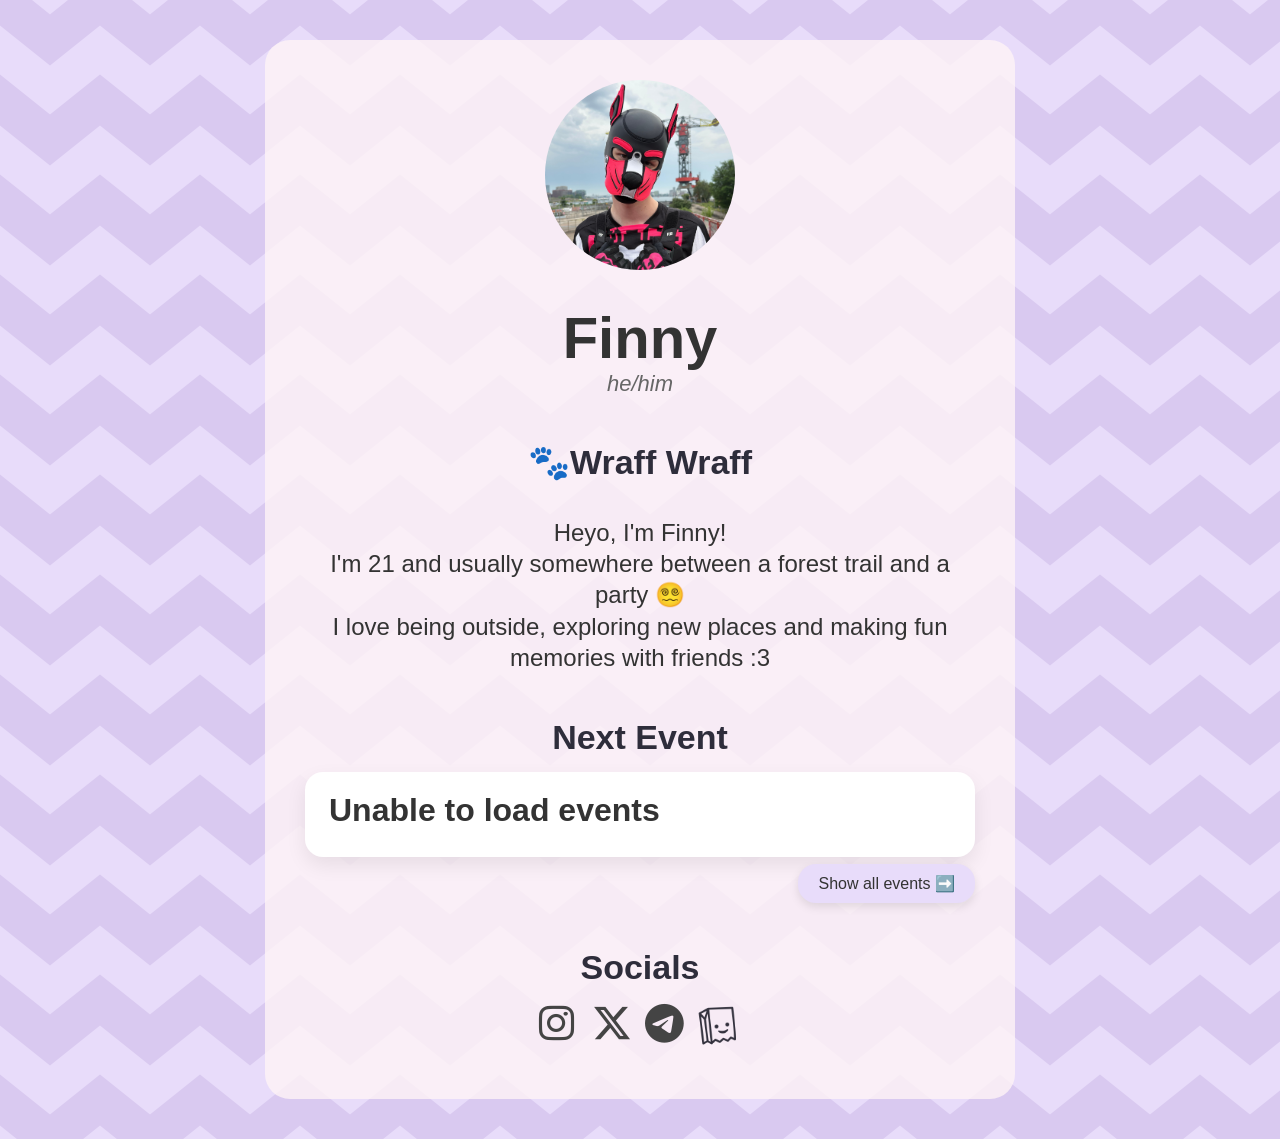
==== index.html @ 87a76692 "Re add twitter" ====
<!DOCTYPE html>
<html lang="en">
    <head>
        <!-- Google tag (gtag.js) -->
    <script async src="https://www.googletagmanager.com/gtag/js?id=G-3H7BHY5RK7"></script>
    <script>
        window.dataLayer = window.dataLayer || [];
        function gtag(){dataLayer.push(arguments);}
        gtag('js', new Date());

        gtag('config', 'G-3H7BHY5RK7');
    </script>
    <meta charset="UTF-8" />
    <meta name="viewport" content="width=device-width, initial-scale=1.0" />
    <title>@pup_finny</title>

    <meta property="og:title" content="Finny 🩷✨">
    <meta property="og:type" content="website">
    <meta property="og:description" content="Heyo, I am Finny :3">
    <meta property="og:url" content="https://finny.dog/">
    <meta property="og:site_name" content="@pup_finny">

    <link rel="icon" href="images/icon.png" type="image/png">
    <link rel="stylesheet" href="css/style.css">
    <link href="https://fonts.googleapis.com/css2?family=Google+Sans:ital,opsz,wght@0,17..18,400..700;1,17..18,400..700&family=Open+Sans:ital,wght@0,300..800;1,300..800&family=Oswald:wght@200..700&display=swap" rel="stylesheet">
    <link rel="stylesheet" href="https://cdnjs.cloudflare.com/ajax/libs/font-awesome/6.6.0/css/all.min.css">
    </head>

    <body class="home-page">
    <div class="card">
        <img class="avatar" src="../images/MainIcon.JPG">
        <h1>Finny</h1>
        <pro>he/him</pro>

        <h2>🐾Wraff Wraff</h2>

        <p>Heyo, I'm Finny!<br>I'm <span id="age"></span> and usually somewhere between a forest trail and a party 😵‍💫<br>I love being outside, exploring new places and making fun memories with friends :3</p>

        <h2>Next Event</h2>
        
        <div id="next-event">
            <div class="event-card loading-card"></div>
        </div>
        <div class="event-button-container">
            <a href="/events" class="show-events-btn">Show all events ➡️</a>
        </div>

        <h2>Socials</h2>

        <div class="socials">
            <a href="https://www.instagram.com/pup_finny/" target="_blank"><i class="fa-brands fa-instagram"></i></a>
            <a href="https://x.com/Finny_AD" target="_blank"><i class="fa-brands fa-x-twitter"></i></a>
            <a href="https://t.me/Finny_the_Husky" target="_blank"><i class="fa-brands fa-telegram"></i></a>
            <a href="https://tellonym.me/finny.dog/dontthink" target="_blank"><img src="images/tellonym.png" class="social-icon"></a>
        </div>

    </div>
    <script src="/js/javascript.js"></script>
    <script>
        async function loadNextEvent(){
        const {upcoming}=await getEvents();
        const container=document.getElementById("next-event");
        if(!container || !upcoming.length) return;
        container.innerHTML=createCard(upcoming[0]);
        }

        loadNextEvent();
    </script>
    </body>
</html>
---- css/style.css ----
* {
    box-sizing: border-box;
    margin: 0;
    padding: 0;
}

html,
body {
    min-height: 100vh;
    margin: 0;
}

body {
    font-family: "Google Sans", sans-serif;
    background: url("../images/Background.svg") repeat;
    color: #333;
    display: flex;
    flex-direction: column;
    padding: 40px 20px 0;
}

main {
    flex: 1;
}

footer {
    width: calc(100% + 40px);
    margin-left: -20px;
    background: #222;
    color: white;
    text-align: center;
    padding: 20px;
    margin-top: 60px;
}

.card {
    width: 100%;
    max-width: 750px;
    margin: auto;
    background: #fff5f7c9;
    border-radius: 25px;
    padding: 40px;
    text-align: center;
}

.avatar {
    width: 190px;
    height: 190px;
    border-radius: 50%;
    object-fit: cover;
    margin-bottom: 30px;
}

h1 {
    font-size: 58px;
    font-weight: 700;
    color: #333;
}

h2 {
    margin-top: 45px;
    margin-bottom: 15px;
    color: #2e2d3b;
    font-size: 34px;
    font-weight: 700;
}

.profile-link {
    color: #666;
    font-size: 22px;
    font-style: italic;
}

p {
    font-size: 24px;
    line-height: 1.3;
    color: #333;
    margin: 35px 0;
}

a {
    text-decoration: none;
}

pro {
    color:#666;
    font-size: 22px;
    font-style: italic;
}

.socials {
    display: flex;
    justify-content: center;
    gap: 18px;
}

.socials a {
    color: #444;
    font-size: 40px;
}

.socials i {
    width: 35px;
}

.social-icon {
    width: 47px;
    height: 47px;
    margin-left: -4px;
    margin-bottom: 10px;
    vertical-align: middle;
    filter: brightness(0) saturate(100%)
        invert(18%) sepia(8%)
        saturate(1118%)
        hue-rotate(206deg)
        brightness(92%)
        contrast(91%);
}

main h1 {
    text-align: center;
}

main h4 {
    text-align: center;
    font-size: 1.2rem;
    font-weight: 300;
}

main p {
    text-align: center;
    color: #666;
}

.event-section {
    width: 100%;
    margin-top: 60px;
}

.event-section h2 {
    text-align: center;
    font-size: 1.7rem;
    font-weight: 300;
    margin-bottom: 30px;
}

.event-list {
    width: 100%;
    max-width: 1100px;
    margin: auto;
    display: flex;
    flex-direction: column;
    gap: 22px;
}

.event-card {
    display: flex;
    align-items: center;
    width: 100%;
    background: white;
    border-radius: 18px;
    padding: 20px 24px;
    box-shadow: 0 8px 20px rgba(0,0,0,.08);
    transition: .25s ease;
}

.event-card:hover {
    transform: translateY(-4px);
    box-shadow: 0 14px 28px rgba(0,0,0,.12);
}

.event-logo {
    width: 120px;
    height: 120px;
    display: flex;
    justify-content: center;
    align-items: center;
    flex-shrink: 0;
    margin-right: 30px;
}

.event-logo img {
    max-width: 100%;
    max-height: 100%;
    object-fit: contain;
    border-radius: 12px;
}

.event-info {
    display: flex;
    flex-direction: column;
}

.event-date {
    color: #777;
    font-size: 1rem;
    margin-bottom: 6px;
}

.event-title {
    font-size: 2rem;
    font-weight: 700;
    margin-bottom: 8px;
}

.event-location {
    color: #555;
    font-size: 1.25rem;
}

.event-button-container {
    display: flex;
    justify-content: flex-end;
    margin-top: 7px;
}

.show-events-btn {
    background: #e8dcfa;
    padding: 10px 20px;
    border-radius: 18px;
    font-style: normal !important;
    text-decoration: none;
    color: #333;
    box-shadow: 0 4px 10px rgba(0,0,0,0.1);
    transition: 0.2s;
}

.show-events-btn:hover {
    transform: translateY(-2px);
    background-color: #d9c9f0;
}

.more-button {
    display: block;
    margin: 25px auto 0;
    background: #8f63d4;
    color: white;
    border: none;
    border-radius: 12px;
    padding: 12px 24px;
    font-size: 1rem;
    font-weight: 600;
    cursor: pointer;
    transition: .2s;
    font-family: "Google Sans", sans-serif;
}

.more-button:hover {
    background: #7649bf;
    transform: translateY(-2px);
}

.extra-events {
    display: none;
    flex-direction: column;
    gap: 22px;
}

.extra-events.show {
    display: flex;
}

.back-to-top {
    position: fixed;
    bottom: 20px;
    right: 20px;
    width: 45px;
    height: 45px;
    border: none;
    border-radius: 50%;
    background: #222;
    color: white;
    font-size: 20px;
    cursor: pointer;
    display: flex;
    align-items: center;
    justify-content: center;
    opacity: 0;
    visibility: hidden;
    transition: .3s ease;
    z-index: 99999;
}

.back-to-top.show {
    opacity: 1;
    visibility: visible;
}

.back-to-top:hover {
    transform: scale(1.1);
}

@media(max-width:700px) {
    .card {
        padding: 30px 20px;
    }

    h1 {
        font-size: 45px;
    }

    h2 {
        font-size: 28px;
    }

    p {
        font-size: 20px;
    }

    .event-card {
        flex-direction: column;
        text-align: center;
    }

    .event-logo {
        margin: 0 0 20px;
    }

    .event-info {
        text-align: center;
    }

    .event-title {
        font-size: 1.6rem;
        text-align: center;
    }

    .event-date,
    .event-location {
        font-size: 1rem;
        text-align: center;
    }

    .event-button-container {
        display: flex;
        justify-content: flex-end;
        margin-top: 7px;
    }
}

#next-event .event-card,
.event-list .event-card {
    display: flex;
    align-items: center;
    text-align: left;
}

#next-event .event-info,
.event-list .event-info {
    text-align: left;
}

#next-event .event-date,
.event-list .event-date {
    color: #777;
    font-size: 1rem;
    margin-bottom: 6px;
}

#next-event .event-title,
.event-list .event-title {
    font-size: 2rem;
    font-weight: 700;
    margin-bottom: 8px;
}

#next-event .event-location,
.event-list .event-location {
    color: #555;
    font-size: 1.25rem;
}

.hidden {
    display:none !important;
}

.home-page {
    min-height: 100vh;
    display: flex;
    justify-content: center;
    align-items: center;
    padding: 40px 20px;
}

.home-page .card {
    margin: 0;
}

.back-home-btn {
    position: fixed;
    top: 20px;
    left: 20px;
    background:#fff;
    padding:10px 20px;
    border-radius:18px;
    color:#333;
    text-decoration:none;
    box-shadow:0 4px 10px rgba(0,0,0,.1);
}
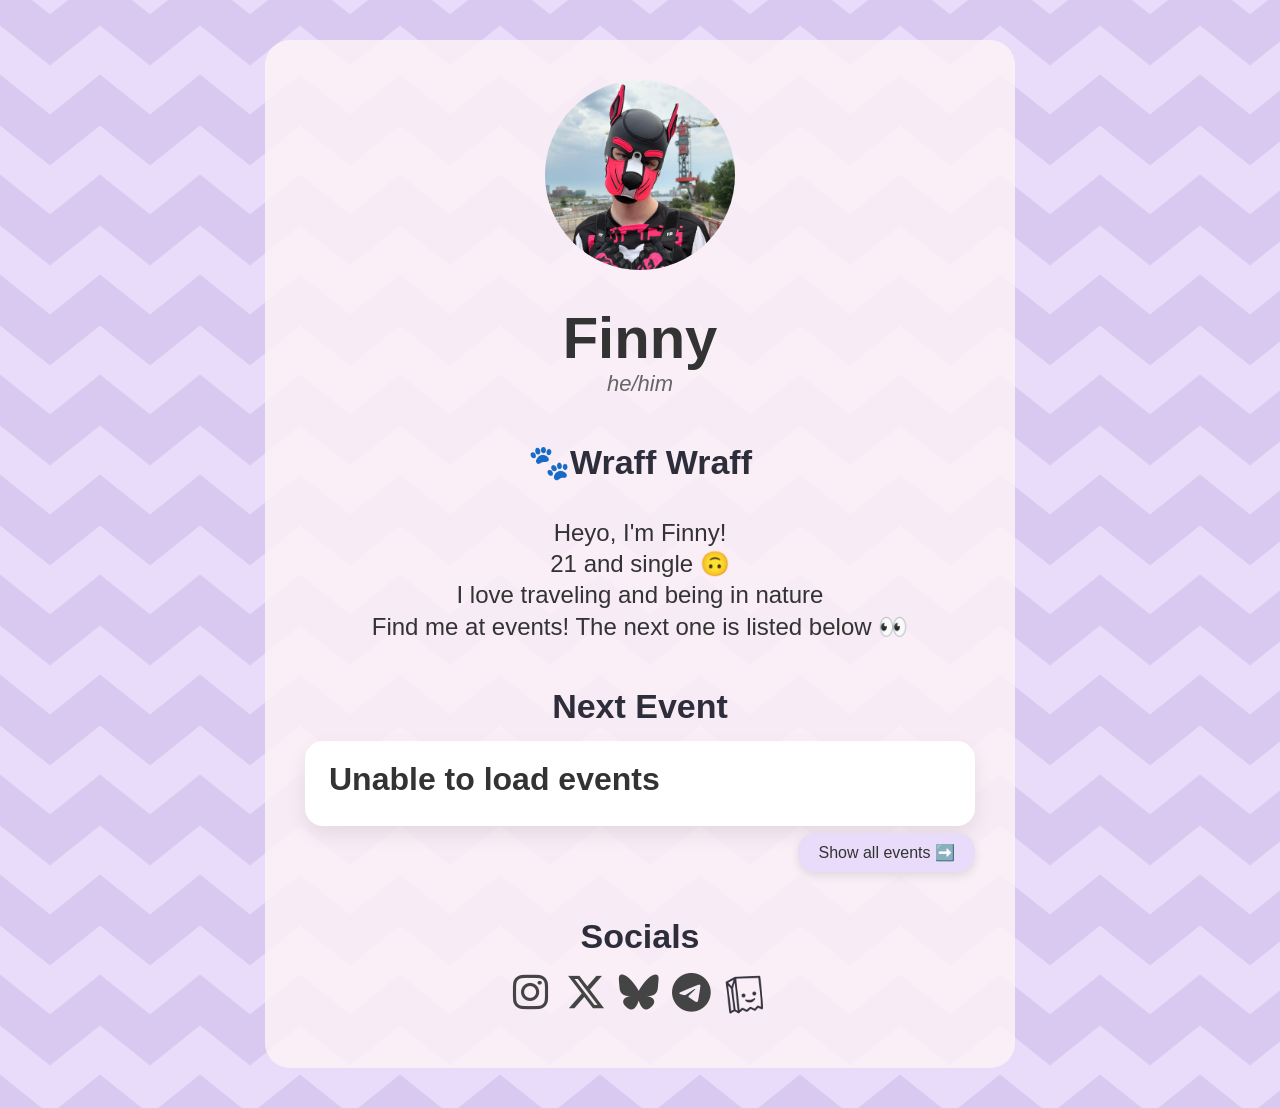
==== commit 5ba21091: "added bluesky and changed intro" ====
--- a/index.html
+++ b/index.html
@@ -34,7 +34,7 @@
 
         <h2>🐾Wraff Wraff</h2>
 
-        <p>Heyo, I'm Finny!<br>I'm <span id="age"></span> and usually somewhere between a forest trail and a party 😵‍💫<br>I love being outside, exploring new places and making fun memories with friends :3</p>
+        <p>Heyo, I'm Finny!<br><span id="age"></span> and single 🙃<br>I love traveling and being in nature<br>Find me at events! The next one is listed below 👀</p>
 
         <h2>Next Event</h2>
         
@@ -50,6 +50,7 @@
         <div class="socials">
             <a href="https://www.instagram.com/pup_finny/" target="_blank"><i class="fa-brands fa-instagram"></i></a>
             <a href="https://x.com/Finny_AD" target="_blank"><i class="fa-brands fa-x-twitter"></i></a>
+            <a href="https://bsky.app/profile/finny.dog" target="_blank"><i class="fa-brands fa-bluesky"></i></a>
             <a href="https://t.me/Finny_the_Husky" target="_blank"><i class="fa-brands fa-telegram"></i></a>
             <a href="https://tellonym.me/finny.dog/dontthink" target="_blank"><img src="images/tellonym.png" class="social-icon"></a>
         </div>
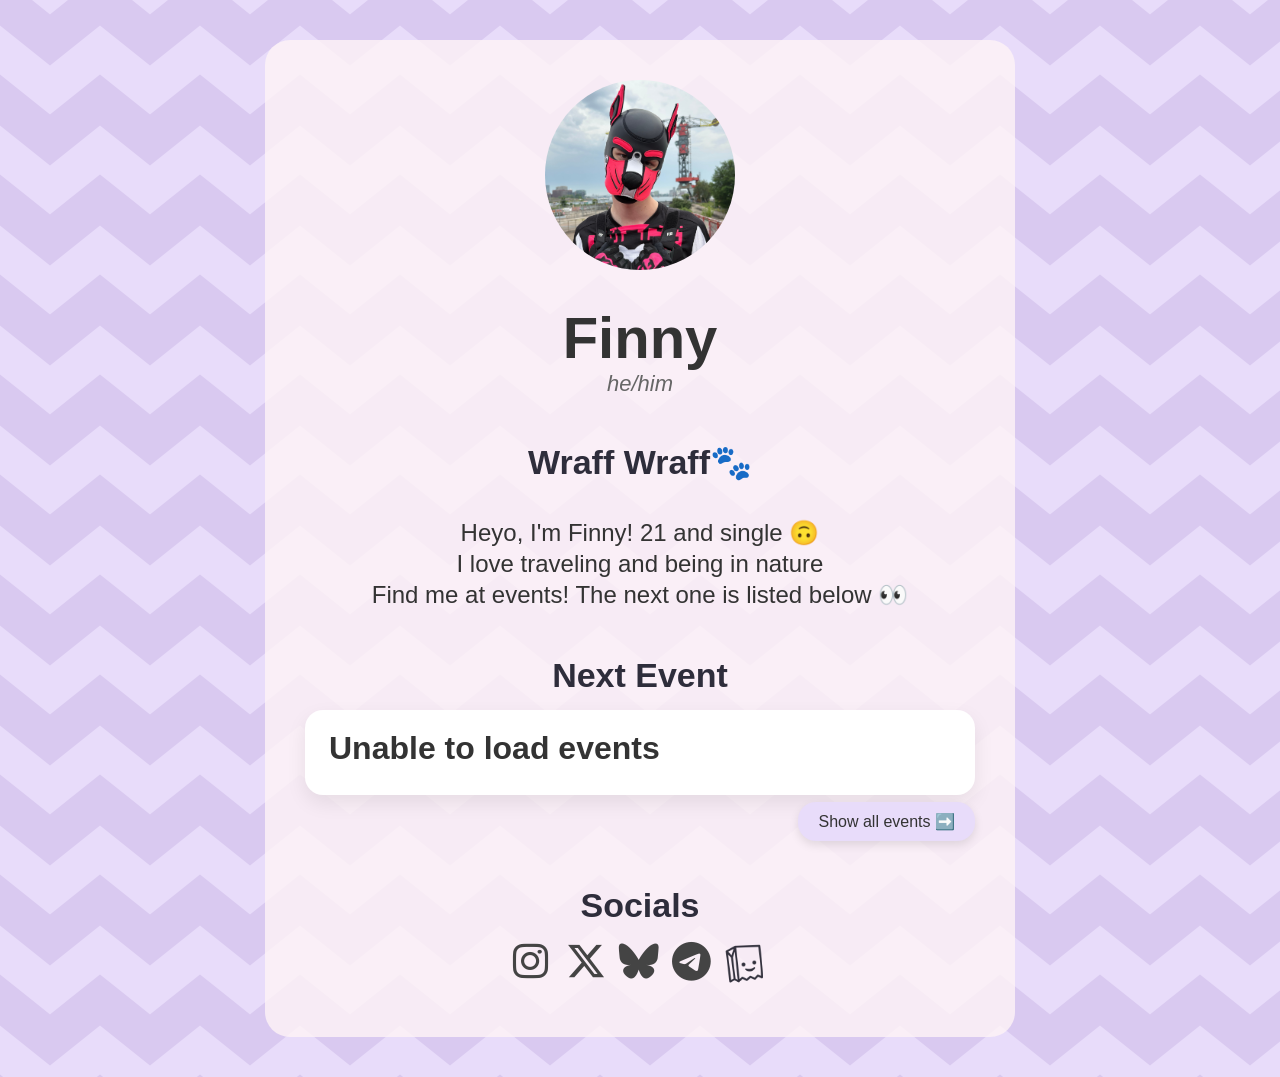
==== commit ea1e10c4: "changed intro text" ====
--- a/index.html
+++ b/index.html
@@ -32,9 +32,9 @@
         <h1>Finny</h1>
         <pro>he/him</pro>
 
-        <h2>🐾Wraff Wraff</h2>
+        <h2>Wraff Wraff🐾</h2>
 
-        <p>Heyo, I'm Finny!<br><span id="age"></span> and single 🙃<br>I love traveling and being in nature<br>Find me at events! The next one is listed below 👀</p>
+        <p>Heyo, I'm Finny! <span id="age"></span> and single 🙃<br>I love traveling and being in nature<br>Find me at events! The next one is listed below 👀</p>
 
         <h2>Next Event</h2>
         
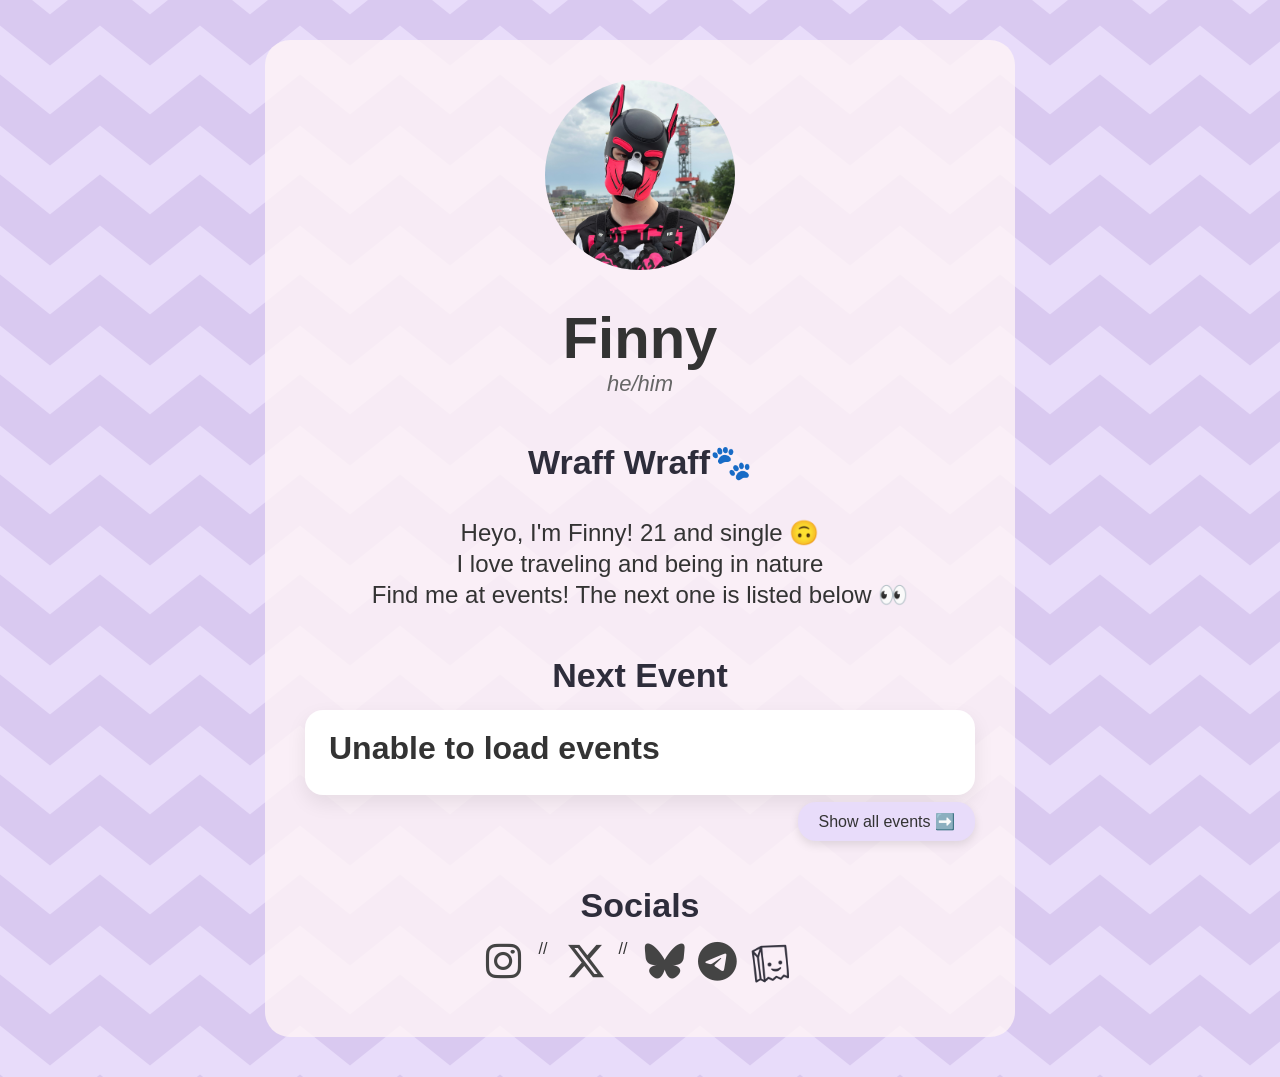
==== commit 010e5a4c: "Remove nsfw" ====
--- a/index.html
+++ b/index.html
@@ -1,7 +1,6 @@
 <!DOCTYPE html>
 <html lang="en">
     <head>
-        <!-- Google tag (gtag.js) -->
     <script async src="https://www.googletagmanager.com/gtag/js?id=G-3H7BHY5RK7"></script>
     <script>
         window.dataLayer = window.dataLayer || [];
@@ -48,11 +47,11 @@
         <h2>Socials</h2>
 
         <div class="socials">
-            <a href="https://www.instagram.com/pup_finny/" target="_blank"><i class="fa-brands fa-instagram"></i></a>
-            <a href="https://x.com/Finny_AD" target="_blank"><i class="fa-brands fa-x-twitter"></i></a>
-            <a href="https://bsky.app/profile/finny.dog" target="_blank"><i class="fa-brands fa-bluesky"></i></a>
-            <a href="https://t.me/Finny_the_Husky" target="_blank"><i class="fa-brands fa-telegram"></i></a>
-            <a href="https://tellonym.me/finny.dog/dontthink" target="_blank"><img src="images/tellonym.png" class="social-icon"></a>
+            <a href="https://www.instagram.com/pup_finny/" data-social="instagram" target="_blank"><i class="fa-brands fa-instagram"></i></a>
+            // <a href="https://x.com/Finny_AD" data-social="twitter" target="_blank"><i class="fa-brands fa-x-twitter"></i></a>
+            // <a href="https://bsky.app/profile/finny.dog" data-social="bsky" target="_blank"><i class="fa-brands fa-bluesky"></i></a>
+            <a href="https://t.me/Finny_the_Husky" data-social="telegram" target="_blank"><i class="fa-brands fa-telegram"></i></a>
+            <a href="https://tellonym.me/finny.dog/dontthink" data-social="tellonym" target="_blank"><img src="images/tellonym.png" class="social-icon"></a>
         </div>
 
     </div>
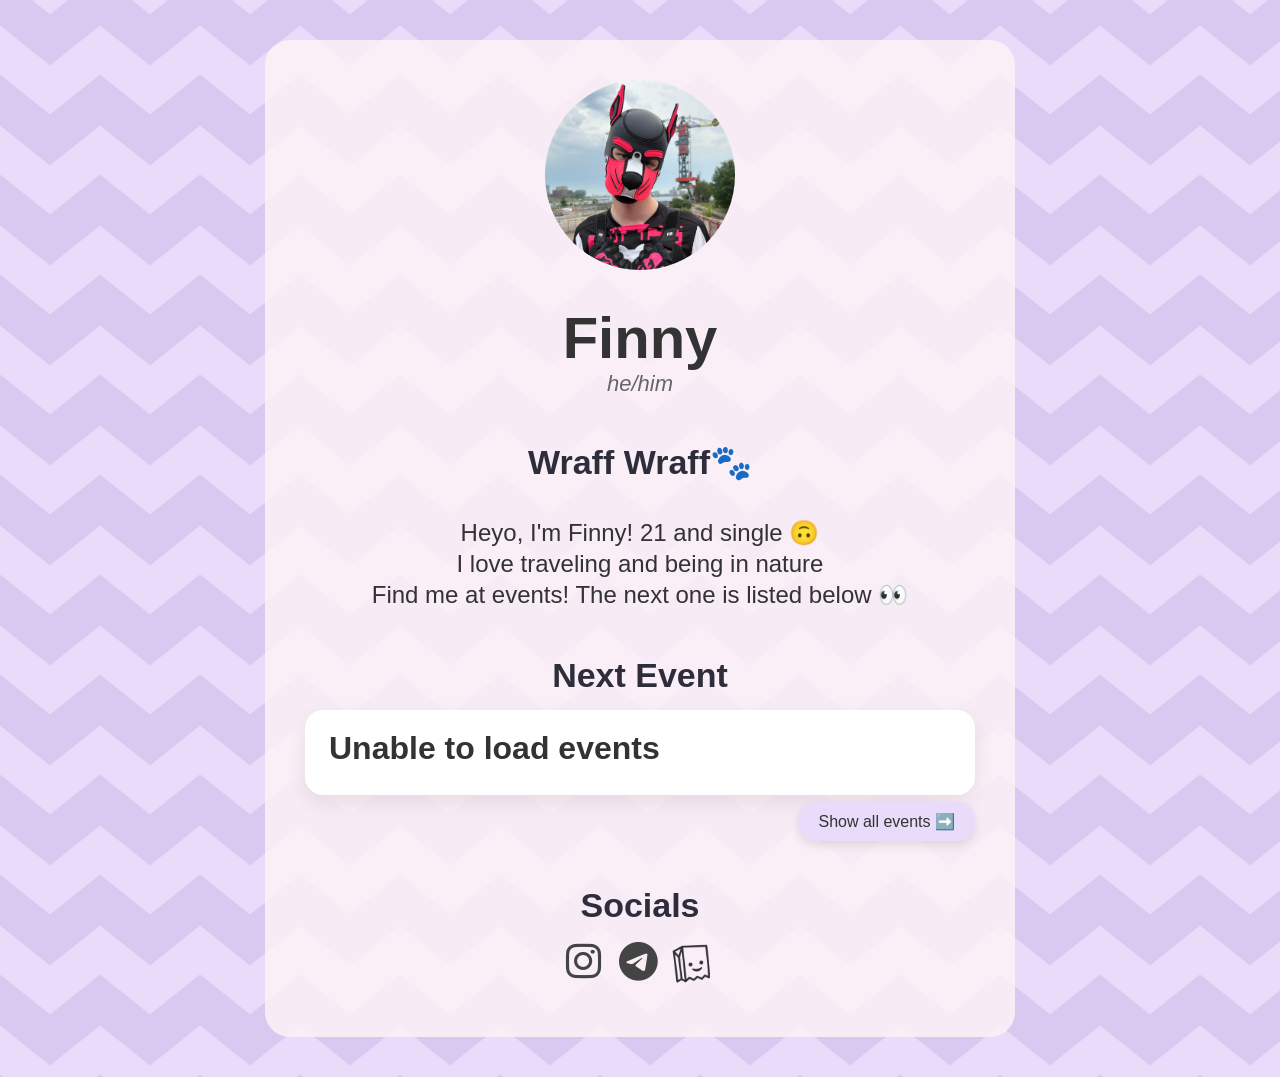
==== commit 68c5eda9: "Hide nsfw accs" ====
--- a/index.html
+++ b/index.html
@@ -48,8 +48,10 @@
 
         <div class="socials">
             <a href="https://www.instagram.com/pup_finny/" data-social="instagram" target="_blank"><i class="fa-brands fa-instagram"></i></a>
-            // <a href="https://x.com/Finny_AD" data-social="twitter" target="_blank"><i class="fa-brands fa-x-twitter"></i></a>
-            // <a href="https://bsky.app/profile/finny.dog" data-social="bsky" target="_blank"><i class="fa-brands fa-bluesky"></i></a>
+            <!--
+            <a href="https://x.com/Finny_AD" data-social="twitter" target="_blank"><i class="fa-brands fa-x-twitter"></i></a>
+            <a href="https://bsky.app/profile/finny.dog" data-social="bsky" target="_blank"><i class="fa-brands fa-bluesky"></i></a>
+            -->
             <a href="https://t.me/Finny_the_Husky" data-social="telegram" target="_blank"><i class="fa-brands fa-telegram"></i></a>
             <a href="https://tellonym.me/finny.dog/dontthink" data-social="tellonym" target="_blank"><img src="images/tellonym.png" class="social-icon"></a>
         </div>
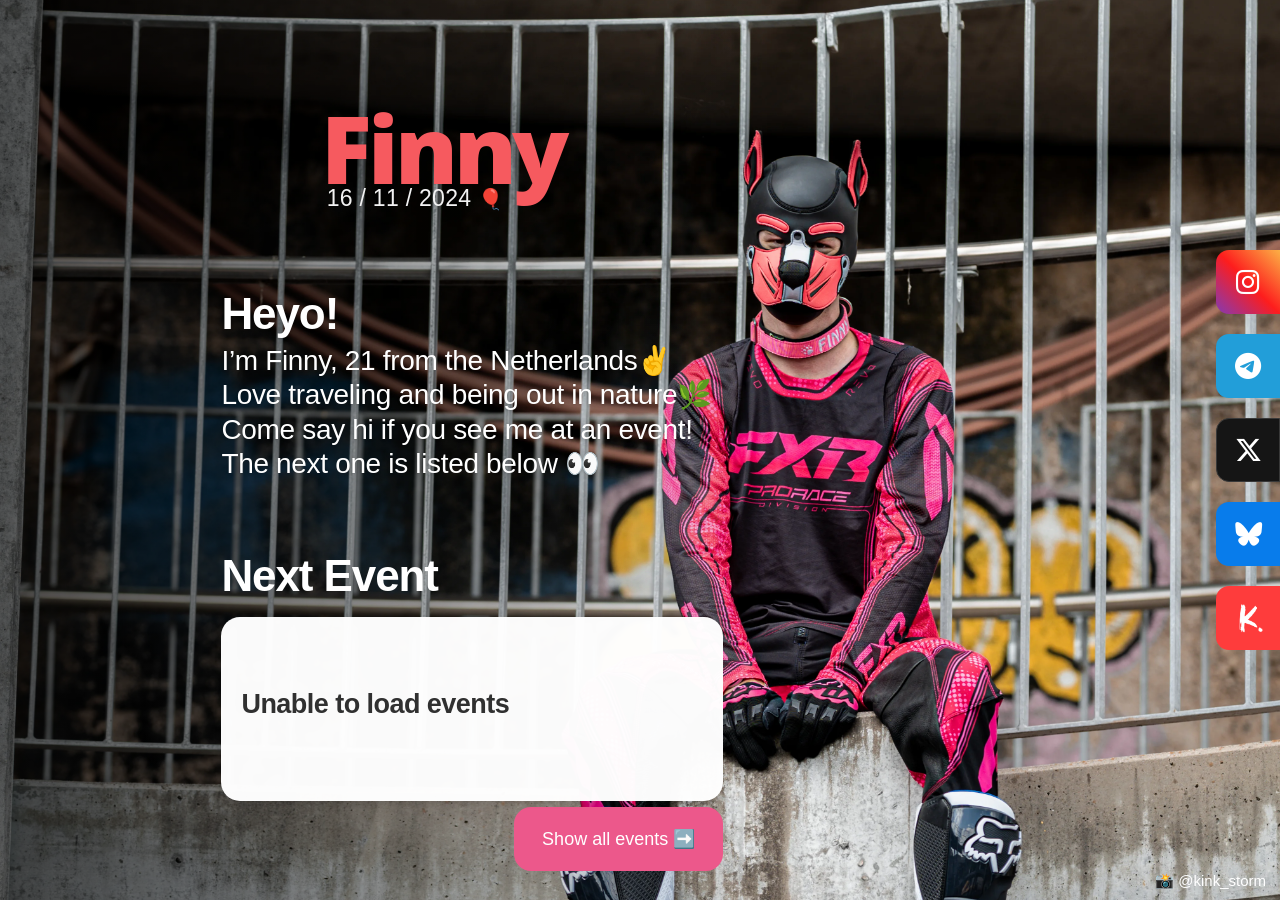
==== commit 90f891ee: "landing page redesign" ====
--- a/index.html
+++ b/index.html
@@ -1,72 +1,74 @@
 <!DOCTYPE html>
 <html lang="en">
-    <head>
-    <script async src="https://www.googletagmanager.com/gtag/js?id=G-3H7BHY5RK7"></script>
-    <script>
-        window.dataLayer = window.dataLayer || [];
-        function gtag(){dataLayer.push(arguments);}
-        gtag('js', new Date());
+<head>
+  <meta charset="UTF-8">
+  <meta name="viewport" content="width=device-width, initial-scale=1.0">
+  <title>@pup_finny</title>
+  <meta name="description" content="Heyo, I'm Finny! I love traveling, being in nature, and finding people at events.">
+  <meta property="og:title" content="Finny 🩷✨">
+  <meta property="og:type" content="website">
+  <meta property="og:description" content="Heyo, I am Finny :3">
+  <meta property="og:url" content="https://finny.dog/">
+  <meta property="og:site_name" content="@pup_finny">
+  <link rel="icon" href="images/icon.png" type="image/png">
+  <link rel="preconnect" href="https://fonts.googleapis.com">
+  <link rel="preconnect" href="https://fonts.gstatic.com" crossorigin>
+  <link href="https://fonts.googleapis.com/css2?family=Google+Sans:ital,opsz,wght@0,17..18,400..700;1,17..18,400..700&family=Open+Sans:ital,wght@0,300..800;1,300..800&family=Oswald:wght@200..700&display=swap" rel="stylesheet">
+  <link rel="stylesheet" href="css/landing.css">
+  <link rel="stylesheet" href="https://cdnjs.cloudflare.com/ajax/libs/font-awesome/6.7.2/css/all.min.css">
+  <!-- <script async src="https://www.googletagmanager.com/gtag/js?id=G-3H7BHY5RK7"></script>
+  <script>
+    window.dataLayer = window.dataLayer || [];
+    function gtag(){dataLayer.push(arguments);}
+    gtag('js', new Date());
+    gtag('config', 'G-3H7BHY5RK7');
+  </script> -->
+</head>
+<body class="home-page">
+  <main class="hero" aria-label="Finny homepage">
+    <div class="hero-photo" aria-hidden="true"></div>
+    <div class="hero-shade" aria-hidden="true"></div>
 
-        gtag('config', 'G-3H7BHY5RK7');
-    </script>
-    <meta charset="UTF-8" />
-    <meta name="viewport" content="width=device-width, initial-scale=1.0" />
-    <title>@pup_finny</title>
+    <header class="brand">
+      <h1>Finny</h1>
+      <div class="brand-date">16 / 11 / 2024 <span aria-hidden="true">🎈</span></div>
+    </header>
 
-    <meta property="og:title" content="Finny 🩷✨">
-    <meta property="og:type" content="website">
-    <meta property="og:description" content="Heyo, I am Finny :3">
-    <meta property="og:url" content="https://finny.dog/">
-    <meta property="og:site_name" content="@pup_finny">
+    <section class="intro" aria-labelledby="intro-title">
+      <h2 id="intro-title">Heyo!</h2>
+      <p>I’m Finny, <span id="age">21</span> from the Netherlands✌️<br>
+        Love traveling and being out in nature🌿<br>
+        Come say hi if you see me at an event!<br>
+        The next one is listed below 👀</p>
+    </section>
 
-    <link rel="icon" href="images/icon.png" type="image/png">
-    <link rel="stylesheet" href="css/style.css">
-    <link href="https://fonts.googleapis.com/css2?family=Google+Sans:ital,opsz,wght@0,17..18,400..700;1,17..18,400..700&family=Open+Sans:ital,wght@0,300..800;1,300..800&family=Oswald:wght@200..700&display=swap" rel="stylesheet">
-    <link rel="stylesheet" href="https://cdnjs.cloudflare.com/ajax/libs/font-awesome/6.6.0/css/all.min.css">
-    </head>
+    <div class="social-sidebar">
+    <a href="https://www.instagram.com/pup_finny/" click-statistics="instagram" target="_blank" rel="noopener noreferrer" class="social-link instagram" aria-label="Instagram" data-tooltip="Instagram"> <i class="fa-brands fa-instagram"></i> </a>
+    <a href="https://t.me/Finny_the_Husky" click-statistics="telegram" target="_blank" rel="noopener noreferrer" class="social-link telegram" aria-label="Telegram" data-tooltip="Telegram"> <i class="fa-brands fa-telegram"></i> </a>
+    <a href="https://x.com/Finny_AD" click-statistics="x" target="_blank" rel="noopener noreferrer" class="social-link x-twitter" aria-label="X" data-tooltip="X / Twitter"> <i class="fa-brands fa-x-twitter"></i> </a>
+    <a href="https://bsky.app/profile/finny.dog" click-statistics="bluesky" target="_blank" rel="noopener noreferrer" class="social-link bluesky" aria-label="Bluesky" data-tooltip="Bluesky"> <i class="fa-brands fa-bluesky"></i> </a>
+    <a href="https://app.kinkverse.org/@finny.kinkverse.app" click-statistics="kinkverse" target="_blank" rel="noopener noreferrer" class="social-link kinkverse" aria-label="Kinkverse" data-tooltip="Kinkverse"> <img src="images/kinkverse.png" alt="Kinkverse"> </a>
+  </div>
 
-    <body class="home-page">
-    <div class="card">
-        <img class="avatar" src="../images/MainIcon.JPG">
-        <h1>Finny</h1>
-        <pro>he/him</pro>
+    <section class="next-event" aria-labelledby="next-event-title">
+      <h2 id="next-event-title">Next Event</h2>
+      <div id="next-event" aria-live="polite">
+        <div class="event-card loading-card">
+          <div class="event-info">
+            <div class="event-title">Loading events...</div>
+          </div>
+        </div>
+      </div>
+      <div class="event-button-container">
+        <a href="/events/" click-statistics="more_events" class="show-events-btn">Show all events ➡️</a>
+      </div>
 
-        <h2>Wraff Wraff🐾</h2>
+      <footer class="photo-credit">
+        <a href="https://www.instagram.com/kink_storm/" click-statistics="photo_credits" target="_blank" rel="noopener noreferrer" aria-label="Photography credit: @kink_storm"> 📸 @kink_storm </a>
+      </footer>
 
-        <p>Heyo, I'm Finny! <span id="age"></span> and single 🙃<br>I love traveling and being in nature<br>Find me at events! The next one is listed below 👀</p>
-
-        <h2>Next Event</h2>
-        
-        <div id="next-event">
-            <div class="event-card loading-card"></div>
-        </div>
-        <div class="event-button-container">
-            <a href="/events" class="show-events-btn">Show all events ➡️</a>
-        </div>
-
-        <h2>Socials</h2>
-
-        <div class="socials">
-            <a href="https://www.instagram.com/pup_finny/" data-social="instagram" target="_blank"><i class="fa-brands fa-instagram"></i></a>
-            <!--
-            <a href="https://x.com/Finny_AD" data-social="twitter" target="_blank"><i class="fa-brands fa-x-twitter"></i></a>
-            <a href="https://bsky.app/profile/finny.dog" data-social="bsky" target="_blank"><i class="fa-brands fa-bluesky"></i></a>
-            -->
-            <a href="https://t.me/Finny_the_Husky" data-social="telegram" target="_blank"><i class="fa-brands fa-telegram"></i></a>
-            <a href="https://tellonym.me/finny.dog/dontthink" data-social="tellonym" target="_blank"><img src="images/tellonym.png" class="social-icon"></a>
-        </div>
-
-    </div>
-    <script src="/js/javascript.js"></script>
-    <script>
-        async function loadNextEvent(){
-        const {upcoming}=await getEvents();
-        const container=document.getElementById("next-event");
-        if(!container || !upcoming.length) return;
-        container.innerHTML=createCard(upcoming[0]);
-        }
-
-        loadNextEvent();
-    </script>
-    </body>
+    </section>
+  </main>
+  <script src="js/javascript.js"></script>
+</body>
 </html>
--- a/css/landing.css
+++ b/css/landing.css
@@ -0,0 +1,662 @@
+:root {
+  --finny-coral: #f65a5f;
+  --finny-pink: #ec588b;
+  --white: #fff;
+  --event-ink: #303030;
+  --event-muted: #737373;
+  --date: #f2f2f2;
+}
+
+* { box-sizing: border-box; }
+html,
+body {
+  width: 100%;
+  min-width: 320px;
+  min-height: 100%;
+  margin: 0;
+}
+
+body {
+  min-height: 100vh;
+  min-height: 100dvh;
+  overflow: hidden;
+  color: var(--white);
+  background: #080808;
+  font-family: "Google Sans", sans-serif;
+  -webkit-font-smoothing: antialiased;
+}
+
+.hero {
+  position: relative;
+  isolation: isolate;
+  width: 100%;
+  height: 100vh;
+  height: 100dvh;
+  min-height: 650px;
+  overflow: hidden;
+  background: #080808;
+}
+
+.hero-photo,
+.hero-shade {
+  position: absolute;
+  inset: 0;
+  pointer-events: none;
+}
+
+.hero-photo {
+  z-index: -2;
+  background: url("../images/landing_background.webp") no-repeat center 36% / cover;
+}
+
+.hero-shade {
+  z-index: -1;
+  background: linear-gradient(90deg,
+    rgba(0, 0, 0, .58) 0%,
+    rgba(0, 0, 0, .48) 17%,
+    rgba(0, 0, 0, .34) 31%,
+    rgba(0, 0, 0, .18) 43%,
+    rgba(0, 0, 0, .06) 51%,
+    transparent 60%);
+}
+
+.brand {
+  position: absolute;
+  z-index: 1;
+  left: 25.1%;
+  top: 11.2%;
+  margin: 0;
+}
+
+.brand h1 {
+  margin: 0;
+  color: var(--finny-coral);
+  font-family: "Open Sans", sans-serif;
+  font-size: clamp(94px, 6.9vw, 150px);
+  font-weight: 800;
+  line-height: 1;
+  letter-spacing: -.045em;
+}
+
+.brand-date {
+  margin: -2px 0 0 2.2%;
+  padding-left: 0;
+  color: var(--date);
+  font-size: clamp(23px, 1.8vw, 31px);
+  font-weight: 500;
+  line-height: 1;
+  letter-spacing: .012em;
+  white-space: nowrap;
+  margin-top: -8px !important;
+}
+
+.brand-date span { font-size: .88em; }
+.intro {
+  position: absolute;
+  z-index: 1;
+  left: 17.3%;
+  top: 32.2%;
+  width: min(46vw, 960px);
+  text-shadow: 0 1px 3px rgba(0, 0, 0, .14);
+}
+
+.intro h2,
+.next-event h2 {
+  margin: 0;
+  color: #fff;
+  font-size: clamp(44px, 3.05vw, 62px);
+  font-weight: 700;
+  line-height: 1.08;
+  letter-spacing: -.025em;
+}
+
+.intro p {
+  margin: 7px 0 0;
+  color: #fff;
+  font-size: clamp(28px, 2.05vw, 42px);
+  font-weight: 400;
+  line-height: 1.22;
+  letter-spacing: -.012em;
+}
+
+.next-event {
+  position: absolute;
+  z-index: 1;
+  left: 17.3%;
+  top: 61.3%;
+  width: min(39.2vw, 820px);
+}
+
+.next-event h2 { margin: 0 0 18px; }
+#next-event { width: 100%; }
+.event-card {
+  position: relative;
+  display: flex;
+  align-items: center;
+  width: 100%;
+  min-height: clamp(184px, 9.3vw, 194px);
+  padding: clamp(20px, 1.15vw, 25px);
+  gap: clamp(20px, 1.4vw, 30px);
+  border-radius: 19px;
+  background: rgba(255, 255, 255, .98);
+  color: var(--event-ink);
+  box-shadow: 0 2px 7px rgba(0, 0, 0, .1);
+}
+
+.event-logo {
+  display: flex;
+  flex: 0 0 auto;
+  align-items: center;
+  justify-content: center;
+  width: clamp(124px, 7vw, 145px);
+  height: clamp(124px, 7vw, 145px);
+  overflow: hidden;
+  border-radius: 12px;
+  background: #fff;
+}
+
+.event-logo img {
+  display: block;
+  width: 100%;
+  height: 100%;
+  border-radius: 10px;
+  object-fit: contain;
+}
+
+.event-info {
+  display: flex;
+  flex: 1;
+  min-width: 0;
+  flex-direction: column;
+  align-items: flex-start;
+}
+
+.event-date {
+  margin-bottom: 8px;
+  color: var(--event-muted);
+  font-size: clamp(16px, .95vw, 20px);
+  line-height: 1.2;
+  white-space: nowrap;
+}
+
+.event-title {
+  margin-bottom: 9px;
+  color: #303030;
+  font-size: clamp(27px, 1.7vw, 35px);
+  font-weight: 700;
+  line-height: 1.15;
+  letter-spacing: -.02em;
+}
+
+.event-location {
+  color: #666;
+  font-size: clamp(17px, 1.08vw, 22px);
+  line-height: 1.2;
+}
+
+.event-chevron {
+  flex: 0 0 auto;
+  margin-left: 2px;
+  color: #151515;
+  font-family: Arial, sans-serif;
+  font-size: 34px;
+  line-height: 1;
+}
+
+.event-button-container {
+  display: flex;
+  justify-content: flex-end;
+  margin-top: 6px;
+}
+
+.show-events-btn {
+  display: inline-flex;
+  align-items: center;
+  justify-content: center;
+  min-height: 64px;
+  padding: 0 28px;
+  border-radius: 17px;
+  background: var(--finny-pink);
+  color: #fff;
+  font-family: "Google Sans", sans-serif;
+  font-size: clamp(18px, 1.15vw, 24px);
+  font-weight: 400;
+  text-decoration: none;
+  white-space: nowrap;
+  transition: background-color .18s ease, transform .18s ease;
+}
+
+.show-events-btn:hover {
+  background: #e9427b;
+  transform: translateY(-2px);
+}
+
+
+/* Smaller desktop screens */
+@media (min-width: 1101px) and (max-height: 800px) {
+  .brand h1 { font-size: clamp(78px, 5.5vw, 112px); }
+  .brand-date { font-size: clamp(20px, 1.4vw, 28px); }
+  .intro h2,
+  .next-event h2 { font-size: clamp(36px, 2.4vw, 49px); }
+  .intro p { font-size: clamp(23px, 1.55vw, 32px); }
+  .event-card { min-height: clamp(140px, 7.2vw, 165px); }
+  .event-logo {
+    width: clamp(105px, 5.8vw, 125px);
+    height: clamp(105px, 5.8vw, 125px);
+  }
+  .event-title { font-size: clamp(23px, 1.35vw, 28px); }
+  .show-events-btn {
+    min-height: 52px;
+    font-size: clamp(16px, .95vw, 20px);
+  }
+}
+
+
+/* Tablet layout */
+@media (max-width: 1100px) {
+  body { overflow: auto; }
+
+  .hero {
+    height: auto;
+    min-height: 100vh;
+    min-height: 100dvh;
+    overflow: hidden;
+  }
+
+  .hero-photo { background-position: center 28%; }
+  .hero-shade {
+    background: linear-gradient(90deg,
+      rgba(0, 0, 0, .6) 0%,
+      rgba(0, 0, 0, .46) 30%,
+      rgba(0, 0, 0, .12) 65%,
+      transparent 100%);
+  }
+
+  .brand { left: 8%; top: 6%; }
+  .brand h1 { font-size: clamp(66px, 8vw, 100px); }
+  .brand-date { font-size: clamp(17px, 2.1vw, 24px); }
+  .intro {
+    left: 8%;
+    top: 25%;
+    width: min(78%, 650px);
+  }
+
+  .intro h2,
+  .next-event h2 { font-size: clamp(32px, 4.4vw, 44px); }
+  .intro p {
+    font-size: clamp(19px, 2.45vw, 26px);
+    line-height: 1.25;
+  }
+
+  .next-event {
+    left: 8%;
+    top: 53%;
+    width: min(78%, 690px);
+  }
+
+  .next-event h2 { margin-bottom: 16px; }
+}
+
+
+/* Phone layout */
+@media (max-width: 650px) {
+  body {
+    overflow-x: hidden;
+    overflow-y: auto;
+  }
+
+  .hero {
+    display: flex;
+    flex-direction: column;
+    align-items: stretch;
+    gap: 0;
+    width: 100%;
+    height: auto;
+    min-height: 100svh;
+    padding: 4.5svh 4.5vw 6svh;
+    overflow: visible;
+    background: #080808;
+  }
+
+  .hero-photo {
+    position: fixed;
+    inset: 0;
+    z-index: -2;
+    background-image: url("../images/landing_background.webp");
+    background-repeat: no-repeat;
+    background-size: auto 145%;
+    background-position: 65% 32%;
+  }
+
+  .hero-shade {
+    position: fixed;
+    inset: 0;
+    z-index: -1;
+    background: linear-gradient(
+      90deg,
+      rgba(0, 0, 0, 0.72) 0%,
+      rgba(0, 0, 0, 0.48) 20%,
+      rgba(0, 0, 0, 0.18) 38%,
+      transparent 53%
+    );
+  }
+
+  .brand,
+  .intro,
+  .next-event {
+    position: relative;
+    inset: auto;
+    left: auto;
+    top: auto;
+    z-index: 1;
+    width: 100%;
+  }
+
+  .brand {
+    margin: 0 0 clamp(32px, 4svh, 48px);
+    left: 50% !important;
+    transform: translateX(-50%);
+    width: max-content;
+    margin-top: 9px !important;
+  }
+
+  .brand h1 {
+    margin: 0;
+    font-family: "Open Sans", sans-serif;
+    font-size: clamp(72px, 20vw, 112px);
+    font-weight: 800;
+    line-height: .94;
+    letter-spacing: -.045em;
+    text-align: left;
+  }
+
+  .brand-date {
+    margin: 4px 0 0;
+    padding: 0;
+    font-size: clamp(18px, 4.6vw, 28px);
+    font-weight: 700;
+    line-height: 1.05;
+    letter-spacing: .01em;
+    text-align: left;
+    white-space: nowrap;
+    margin-left: 6px;
+    text-align: left;
+    margin-top: -4px !important;
+  }
+
+  .intro {
+    width: 46%;
+    margin: 0 0 clamp(42px, 5svh, 58px);
+    text-shadow: 0 1px 4px rgba(0, 0, 0, .25);
+  }
+
+  .intro h2 {
+    margin: 0 0 5px;
+    font-size: clamp(29px, 7.2vw, 36px);
+    line-height: 1.1;
+  }
+
+  .intro p {
+    margin: 0;
+    max-width: 100%;
+    font-size: clamp(16px, 4vw, 20px);
+    font-weight: 400;
+    line-height: 1.22;
+    letter-spacing: -.015em;
+  }
+
+  .next-event {
+    margin: 0;
+  }
+
+  .next-event h2 {
+    margin: 0 0 16px;
+    font-size: clamp(32px, 8.5vw, 44px);
+    line-height: 1.1;
+  }
+
+  #next-event {
+    width: 100%;
+  }
+
+  .event-card {
+    display: flex;
+    align-items: center;
+    width: 100%;
+    min-height: 0;
+    padding: clamp(12px, 3vw, 18px);
+    gap: clamp(12px, 3vw, 20px);
+    border-radius: 20px;
+    background: rgba(255, 255, 255, .98);
+  }
+
+  .event-logo {
+    width: clamp(82px, 20vw, 112px);
+    height: clamp(82px, 20vw, 112px);
+    flex: 0 0 auto;
+    border-radius: 12px;
+  }
+
+  .event-logo img {
+    width: 100%;
+    height: 100%;
+    object-fit: contain;
+  }
+
+  .event-info {
+    flex: 1;
+    min-width: 0;
+  }
+  
+  .event-date {
+    margin: 0 0 8px;
+    font-size: clamp(12px, 3.3vw, 16px);
+    line-height: 1.2;
+    white-space: normal;
+  }
+
+  .event-title {
+    margin: 0 0 8px;
+    font-size: clamp(18px, 4.8vw, 25px);
+    line-height: 1.12;
+    overflow-wrap: anywhere;
+  }
+
+  .event-location {
+    font-size: clamp(13px, 3.6vw, 18px);
+    line-height: 1.2;
+  }
+
+  .event-chevron {
+    margin-left: 0;
+    font-size: 30px;
+  }
+
+  .event-button-container {
+    display: flex;
+    width: 100%;
+    margin-top: 16px;
+  }
+
+  .show-events-btn {
+    display: flex;
+    width: 100%;
+    min-height: clamp(52px, 11vw, 62px);
+    padding: 0 18px;
+    border-radius: 18px;
+    font-size: clamp(17px, 4.5vw, 22px);
+    text-align: center;
+  }
+
+  .social-sidebar {
+    position: relative !important;
+    top: auto !important;
+    right: auto !important;
+    bottom: auto !important;
+    left: auto !important;
+    transform: none !important;
+    display: flex !important;
+    flex-direction: row !important;
+    flex-wrap: nowrap !important;
+    justify-content: left !important;
+    align-items: left !important;
+    width: 100% !important;
+    gap: 12px !important;
+    margin: 25px auto 35px !important;
+    padding: 0 !important;
+  }
+
+  .social-sidebar .social-link {
+      position: relative;
+      width: 48px !important;
+      height: 48px !important;
+      min-width: 48px;
+      flex-shrink: 0;
+      border-radius: 12px !important;
+      transform: none;
+      font-size: 21px;
+  }
+
+  .social-sidebar .social-link:hover {
+      transform: scale(1.08);
+  }
+
+  .social-sidebar .social-link::before {
+      display: none !important;
+  }
+
+  .social-sidebar .social-link.kinkverse img {
+      width: 30px;
+      height: 30px;
+  }
+}
+
+
+/* Very narrow phones: prevent the event card from squeezing its text. */
+@media (max-width: 380px) {
+  .hero {
+    padding-right: 4.5vw;
+    padding-left: 4.5vw;
+  }
+
+  .event-card {
+    gap: 10px;
+    padding: 10px;
+  }
+
+  .event-logo {
+    width: 72px;
+    height: 72px;
+  }
+
+  .event-chevron {
+    font-size: 24px;
+  }
+}
+
+.photo-credit {
+  position: fixed;
+  right: 14px;
+  bottom: 10px;
+  z-index: 100;
+  font-size: 15px;
+  pointer-events: auto;
+}
+
+.photo-credit a {
+  color: var(--white);
+  text-decoration: none;
+}
+
+.photo-credit::before {
+  content: "";
+  position: fixed;
+  right: -40px;
+  bottom: -30px;
+  width: 400px;
+  background: radial-gradient(
+    ellipse at bottom right,
+    rgba(0, 0, 0, 0.32) 0%,
+    rgba(0, 0, 0, 0.20) 25%,
+    rgba(0, 0, 0, 0.09) 55%,
+    rgba(0, 0, 0, 0.03) 75%,
+    transparent 100%
+  );
+  pointer-events: none;
+  z-index: -1;
+}
+
+.social-sidebar {
+    position: fixed;
+    right: 0;
+    top: 50%;
+    transform: translateY(-50%);
+    z-index: 9999;
+    display: flex;
+    flex-direction: column;
+    gap: 20px;
+}
+
+.social-link {
+    position: relative;
+    width: 64px;
+    height: 64px;
+    display: flex;
+    align-items: center;
+    justify-content: center;
+    color: white;
+    font-size: 27px;
+    text-decoration: none;
+    border-radius: 13px 0 0 13px;
+    transition: width 0.3s ease, border-radius 0.3s ease, filter 0.3s ease;
+}
+
+.social-link.instagram { background: linear-gradient(45deg, #833ab4, #fd1d1d, #fcb045); }
+.social-link.telegram { background: #229ED9; }
+.social-link.x-twitter { background: #151515; border: 1px solid #383838; }
+.social-link.bluesky { background: #087CEB; }
+.social-link.kinkverse { background: #FE3C3C; }
+
+.social-link {
+    width: 64px;
+    height: 64px;
+    font-size: 27px;
+    flex-shrink: 0;
+    transform-origin: right center;
+    transition: transform 0.3s ease, filter 0.3s ease;
+}
+
+.social-link:hover {
+    transform: scale(1.12);
+    filter: brightness(1.15);
+}
+
+/* Tooltips */
+.social-link::before {
+    content: attr(data-tooltip);
+    position: absolute;
+    right: 76px;
+    padding: 7px 12px;
+    background: rgba(20, 20, 20, 0.9);
+    color: white;
+    font-size: 16px;
+    font-weight: 600;
+    white-space: nowrap;
+    border-radius: 7px;
+    opacity: 0;
+    pointer-events: none;
+    transform: translateX(8px);
+    transition: all 0.25s ease;
+}
+
+.social-link:hover::before {
+    opacity: 1;
+    transform: translateX(0);
+}
+
+.social-link.kinkverse img {
+    width: 35px;
+    height: 35px;
+    object-fit: contain;
+    border-radius: 5px;
+}
